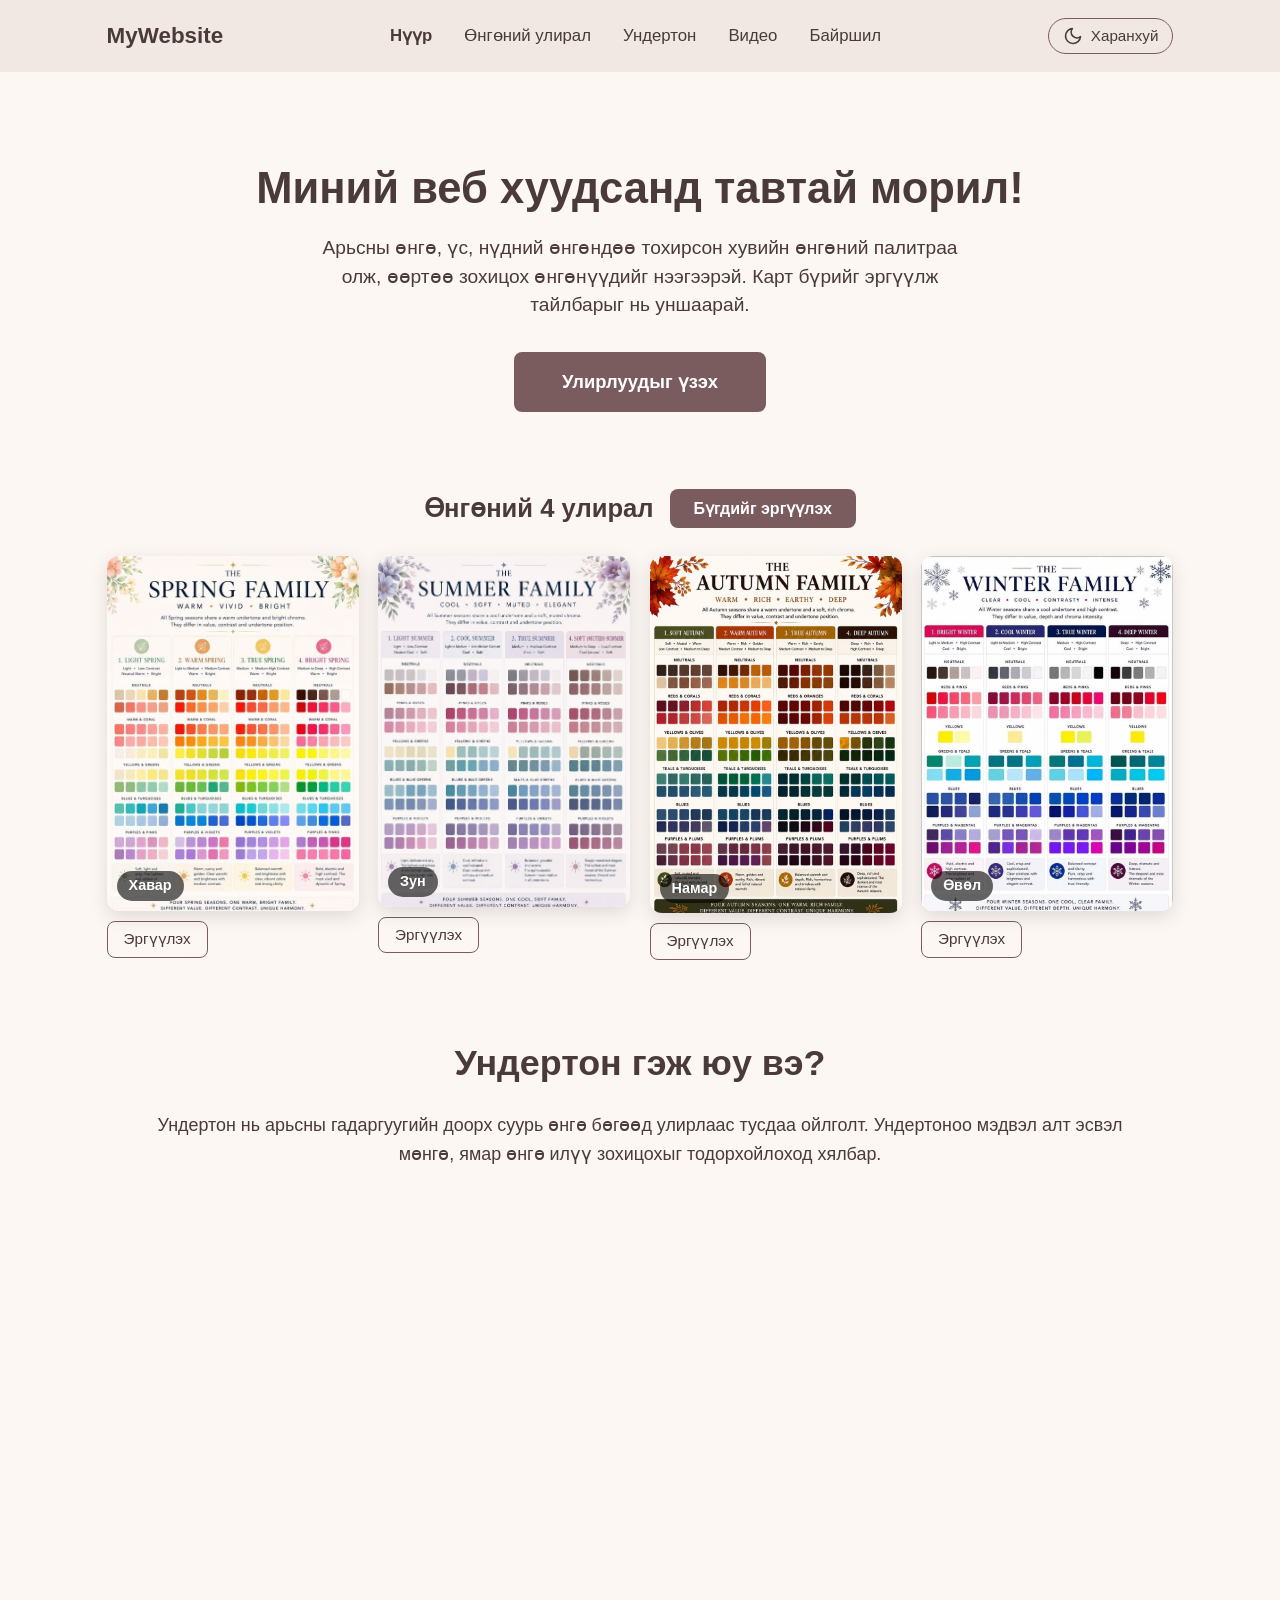
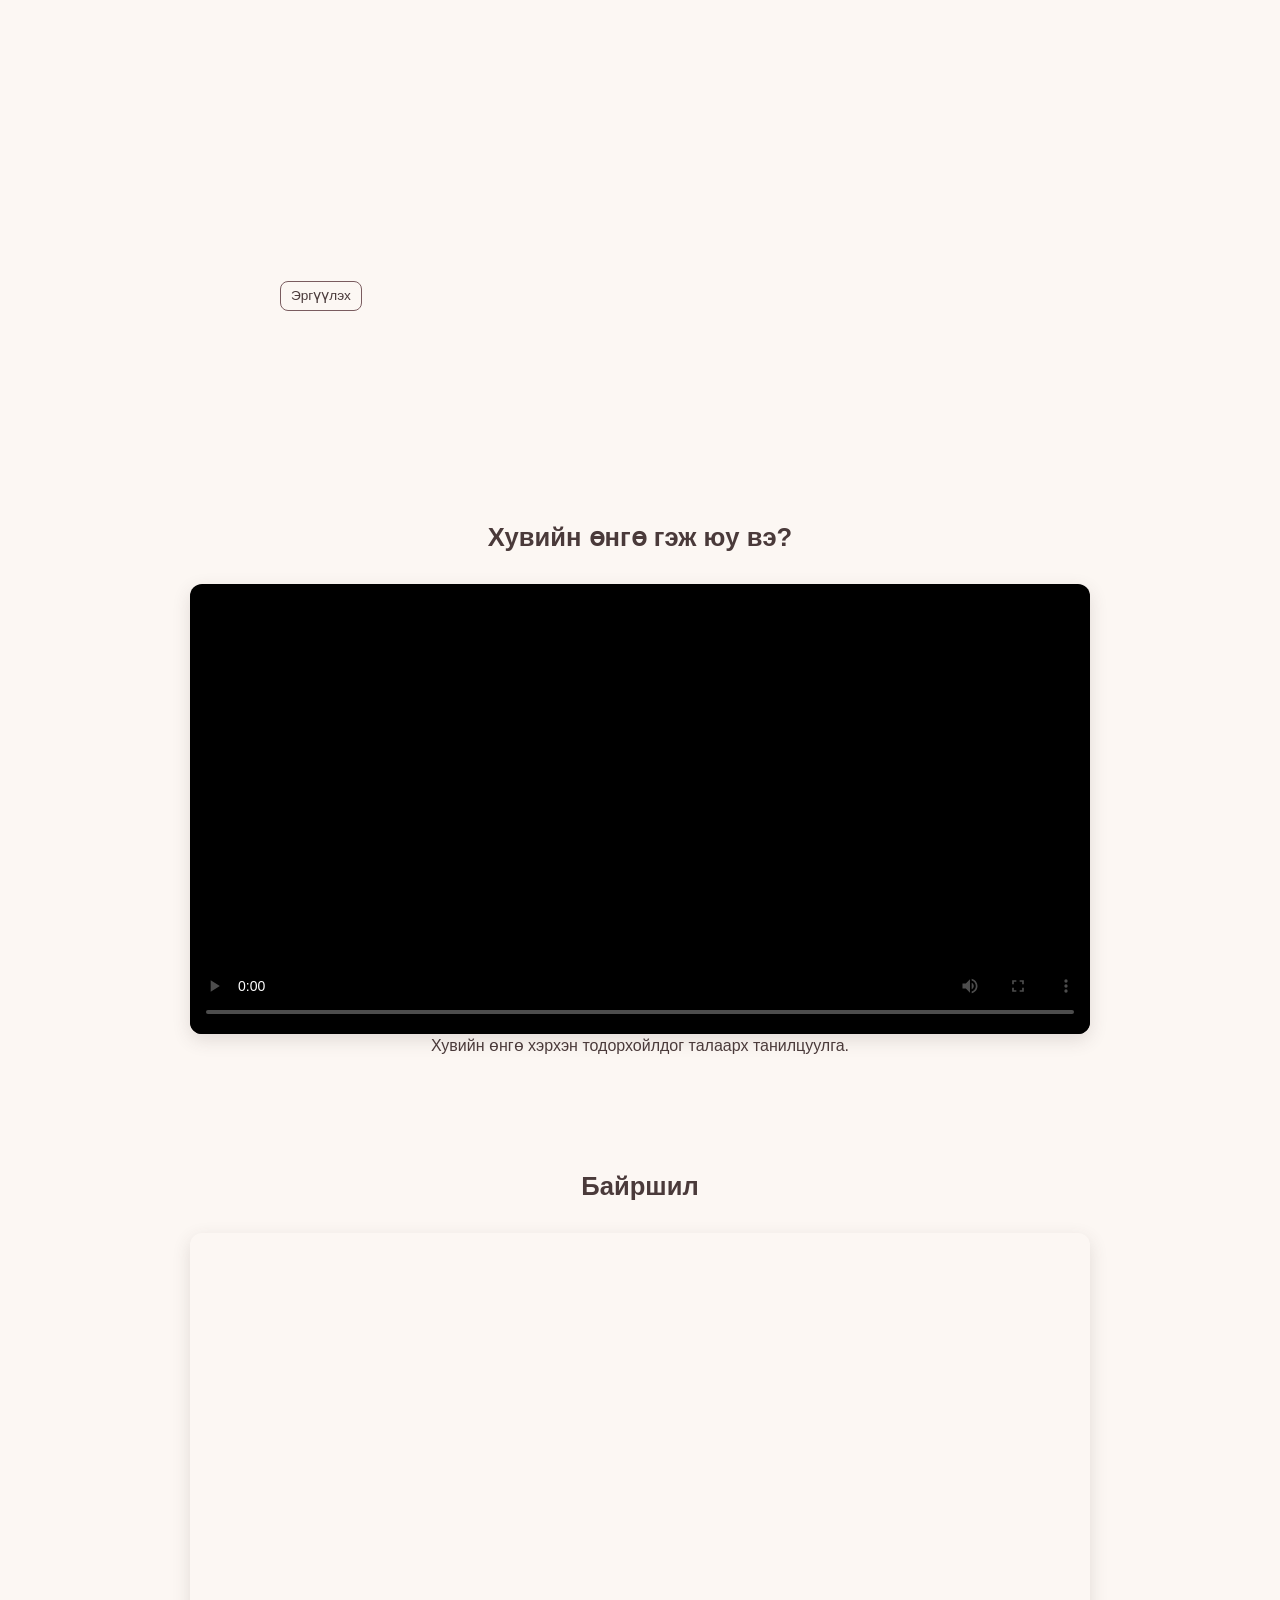
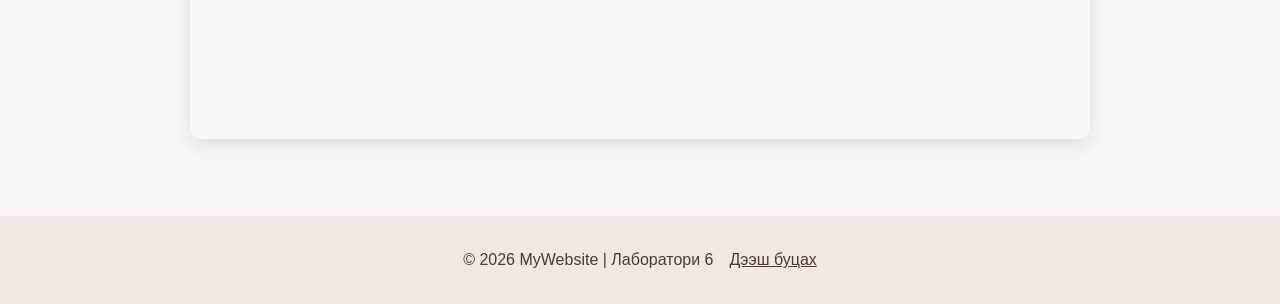
==== lab 6/index.html @ 12df5799 "6" ====
<!DOCTYPE html>
<html lang="mn">
<head>
<meta charset="UTF-8">
<meta name="viewport" content="width=device-width, initial-scale=1, viewport-fit=cover">
<meta name="color-scheme" content="light dark">
<title>Хувийн өнгөний палитр — Лаборатори 6</title>
<link rel="stylesheet" href="style.css?v=2">
</head>
<body>

<header>
  <div class="container header-inner">
    <a class="logo" href="#top">MyWebsite</a>

    <div class="header-tools">
      <button class="theme-btn" id="themeBtn" type="button" aria-pressed="false" aria-label="Харанхуй горимыг асаах">
        <svg class="icon-moon" width="20" height="20" viewBox="0 0 24 24" fill="none" stroke="currentColor" stroke-width="2" stroke-linecap="round" stroke-linejoin="round" aria-hidden="true" focusable="false">
          <path d="M21 12.8A9 9 0 1 1 11.2 3a7 7 0 0 0 9.8 9.8z"/>
        </svg>
        <svg class="icon-sun" width="20" height="20" viewBox="0 0 24 24" fill="none" stroke="currentColor" stroke-width="2" stroke-linecap="round" aria-hidden="true" focusable="false">
          <circle cx="12" cy="12" r="4"/>
          <path d="M12 2v2M12 20v2M4.9 4.9l1.4 1.4M17.7 17.7l1.4 1.4M2 12h2M20 12h2M4.9 19.1l1.4-1.4M17.7 6.3l1.4-1.4"/>
        </svg>
        <span class="theme-label">Харанхуй</span>
      </button>

      <button class="menu-btn" id="menuBtn" type="button" aria-label="Цэс нээх" aria-expanded="false" aria-controls="mainNav">
        <svg width="22" height="22" viewBox="0 0 24 24" fill="none" stroke="currentColor" stroke-width="2" stroke-linecap="round" aria-hidden="true">
          <line x1="3" y1="6" x2="21" y2="6"/><line x1="3" y1="12" x2="21" y2="12"/><line x1="3" y1="18" x2="21" y2="18"/>
        </svg>
      </button>
    </div>

    <nav id="mainNav" aria-label="Үндсэн цэс">
      <ul>
        <li><a class="active" href="#top">Нүүр</a></li>
        <li><a href="#gallery">Өнгөний улирал</a></li>
        <li><a href="#undertone">Ундертон</a></li>
        <li><a href="#media">Видео</a></li>
        <li><a href="#map">Байршил</a></li>
      </ul>
    </nav>
  </div>
</header>

<main id="top">
  <section class="hero">
    <div class="container">
      <h1>Миний веб хуудсанд тавтай морил!</h1>
      <p>Арьсны өнгө, үс, нүдний өнгөндөө тохирсон хувийн өнгөний палитраа олж, өөртөө зохицох өнгөнүүдийг нээгээрэй. Карт бүрийг эргүүлж тайлбарыг нь уншаарай.</p>
      <a class="btn" href="#gallery">Улирлуудыг үзэх</a>
    </div>
  </section>

  <section class="gallery" id="gallery" aria-labelledby="galleryTitle">
    <div class="container">
      <div class="section-head">
        <h2 id="galleryTitle">Өнгөний 4 улирал</h2>
        <button class="btn btn-small" id="flipAll" type="button" aria-pressed="false">Бүгдийг эргүүлэх</button>
      </div>

      <ul class="photo-grid">
        <li class="flip" style="--i:0">
          <div class="flip-inner">
            <figure class="face front">
              <img src="season/spring.jpg" alt="Хавар өнгөний палитр: персик, шаргал, ногоон, шүр улаан" width="800" height="600" loading="lazy">
              <figcaption>Хавар</figcaption>
            </figure>
            <div class="face back" aria-hidden="true">
              <h3>Хавар</h3>
              <p class="tag">Дулаан · Тод · Цайвар</p>
              <p>Шаргал арьс, цайвар алтлаг үс, ногоон эсвэл бор нүд.</p>
              <p><strong>Зохицох өнгө:</strong> Тод шаргал, персик, шүр улаан, алим ногоон.</p>
              <div class="swatches" aria-hidden="true"><span style="background:#f4c9a8"></span><span style="background:#f2d98d"></span><span style="background:#a8c97f"></span><span style="background:#f08a6c"></span></div>
            </div>
          </div>
          <button class="flip-btn" type="button" aria-pressed="false">Эргүүлэх<span class="sr-only">: Хавар</span></button>
        </li>
        <li class="flip" style="--i:1">
          <div class="flip-inner">
            <figure class="face front">
              <img src="season/summer.jpg" alt="Зун өнгөний палитр: лаванда, тэнгэр хөх, нунтаг ягаан" width="800" height="600" loading="lazy">
              <figcaption>Зун</figcaption>
            </figure>
            <div class="face back" aria-hidden="true">
              <h3>Зун</h3>
              <p class="tag">Хүйтэн · Зөөлөн · Цайвар</p>
              <p>Ягаан суурьтай арьс, үнсэн шаргал эсвэл бор үс, саарал хөх нүд.</p>
              <p><strong>Зохицох өнгө:</strong> Нунтаг ягаан, лаванда, тэнгэр хөх, сааралдуу цэнхэр.</p>
              <div class="swatches" aria-hidden="true"><span style="background:#c3c6d9"></span><span style="background:#d9c3d6"></span><span style="background:#a9c1d9"></span><span style="background:#8f9bb8"></span></div>
            </div>
          </div>
          <button class="flip-btn" type="button" aria-pressed="false">Эргүүлэх<span class="sr-only">: Зун</span></button>
        </li>
        <li class="flip" style="--i:2">
          <div class="flip-inner">
            <figure class="face front">
              <img src="season/autumn.jpg" alt="Намар өнгөний палитр: хүрэн, шарга, чидун ногоон" width="800" height="600" loading="lazy">
              <figcaption>Намар</figcaption>
            </figure>
            <div class="face back" aria-hidden="true">
              <h3>Намар</h3>
              <p class="tag">Дулаан · Зөөлөн · Гүн</p>
              <p>Алтлаг эсвэл хүрэн арьс, зэс улаан эсвэл хүрэн үс, бор нүд.</p>
              <p><strong>Зохицох өнгө:</strong> Хүрэн, шарга, чидун ногоон, зэвэрсэн улбар шар.</p>
              <div class="swatches" aria-hidden="true"><span style="background:#b87a52"></span><span style="background:#c9a227"></span><span style="background:#6b7a3a"></span><span style="background:#a0442c"></span></div>
            </div>
          </div>
          <button class="flip-btn" type="button" aria-pressed="false">Эргүүлэх<span class="sr-only">: Намар</span></button>
        </li>
        <li class="flip" style="--i:3">
          <div class="flip-inner">
            <figure class="face front">
              <img src="season/winter.jpg" alt="Өвөл өнгөний палитр: хар хөх, улаан, маргад ногоон" width="800" height="600" loading="lazy">
              <figcaption>Өвөл</figcaption>
            </figure>
            <div class="face back" aria-hidden="true">
              <h3>Өвөл</h3>
              <p class="tag">Хүйтэн · Тод · Гүн</p>
              <p>Хөх суурьтай арьс, хар эсвэл гүн хүрэн үс, тод тодосгол бүхий нүд.</p>
              <p><strong>Зохицох өнгө:</strong> Цэвэр хар, цагаан, хөх, бөөрөнхий улаан, маргад ногоон.</p>
              <div class="swatches" aria-hidden="true"><span style="background:#1f2a44"></span><span style="background:#b3123c"></span><span style="background:#0e7c66"></span><span style="background:#66768f"></span></div>
            </div>
          </div>
          <button class="flip-btn" type="button" aria-pressed="false">Эргүүлэх<span class="sr-only">: Өвөл</span></button>
        </li>
      </ul>
    </div>
  </section>

  <section class="undertone" id="undertone" aria-labelledby="undertoneTitle">
    <div class="container">
      <h2 id="undertoneTitle">Ундертон гэж юу вэ?</h2>
      <p class="undertone-intro">Ундертон нь арьсны гадаргуугийн доорх суурь өнгө бөгөөд улирлаас тусдаа ойлголт. Ундертоноо мэдвэл алт эсвэл мөнгө, ямар өнгө илүү зохицохыг тодорхойлоход хялбар.</p>
      <ul class="photo-grid photo-grid-sm">
        <li class="flip" style="--i:0">
          <div class="flip-inner">
            <figure class="face front">
              <img src="undertone/warm.jpg" alt="Дулаан ундертоны өнгөнүүд: персик, шаргал, зэс" width="800" height="600" loading="lazy">
              <figcaption>Дулаан</figcaption>
            </figure>
            <div class="face back" aria-hidden="true">
              <h3>Дулаан ундертон</h3>
              <p class="tag">Арьсны суурь өнгө</p>
              <p>Арьсны суурь шаргал, алтлаг. Судас нь ногоондуу, алт эдлэл илүү зохицно.</p>
              <p><strong>Зохицох өнгө:</strong> Шаргал, персик, зэс, алтлаг өнгө.</p>
              <div class="color-bar" aria-hidden="true"><span style="background:#e6b5a0"></span><span style="background:#f2d98d"></span><span style="background:#b87a52"></span><span style="background:#c9a227"></span></div>
            </div>
          </div>
          <button class="flip-btn" type="button" aria-pressed="false">Эргүүлэх<span class="sr-only">: Дулаан ундертон</span></button>
        </li>
        <li class="flip" style="--i:1">
          <div class="flip-inner">
            <figure class="face front">
              <img src="undertone/cool.jpg" alt="Хүйтэн ундертоны өнгөнүүд: хөх, ягаан, мөнгөлөг" width="800" height="600" loading="lazy">
              <figcaption>Хүйтэн</figcaption>
            </figure>
            <div class="face back" aria-hidden="true">
              <h3>Хүйтэн ундертон</h3>
              <p class="tag">Арьсны суурь өнгө</p>
              <p>Арьсны суурь ягаавтар, цэнхэрдүү. Судас нь хөхөвтөр, мөнгөн эдлэл илүү зохицно.</p>
              <p><strong>Зохицох өнгө:</strong> Хөх, ягаан, мөнгөлөг саарал, ягаан улаан.</p>
              <div class="color-bar" aria-hidden="true"><span style="background:#c3c6d9"></span><span style="background:#66768f"></span><span style="background:#a9c1d9"></span><span style="background:#b3123c"></span></div>
            </div>
          </div>
          <button class="flip-btn" type="button" aria-pressed="false">Эргүүлэх<span class="sr-only">: Хүйтэн ундертон</span></button>
        </li>
        <li class="flip" style="--i:2">
          <div class="flip-inner">
            <figure class="face front">
              <img src="undertone/neutral.jpg" alt="Төвийг сахисан ундертоны өнгөнүүд: бэж, алтлаг шар, хөх ногоон" width="800" height="600" loading="lazy">
              <figcaption>Төвийг сахисан</figcaption>
            </figure>
            <div class="face back" aria-hidden="true">
              <h3>Төвийг сахисан ундертон</h3>
              <p class="tag">Арьсны суурь өнгө</p>
              <p>Хүйтэн ч, дулаан ч биш, хоёрын завсар. Алт, мөнгө хоёулаа зохицно.</p>
              <p><strong>Зохицох өнгө:</strong> Бэж, зөөлөн ягаан, алтлаг шар, хөх ногоон.</p>
              <div class="color-bar" aria-hidden="true"><span style="background:#d8b9a3"></span><span style="background:#e3a6a1"></span><span style="background:#c9a227"></span><span style="background:#4f8f8b"></span></div>
            </div>
          </div>
          <button class="flip-btn" type="button" aria-pressed="false">Эргүүлэх<span class="sr-only">: Төвийг сахисан ундертон</span></button>
        </li>
        <li class="flip" style="--i:3">
          <div class="flip-inner">
            <figure class="face front">
              <img src="undertone/olive.jpg" alt="Olive ундертоны өнгөнүүд: бараан ногоон, улаан хүрэн, бор" width="800" height="600" loading="lazy">
              <figcaption>Olive</figcaption>
            </figure>
            <div class="face back" aria-hidden="true">
              <h3>Olive ундертон</h3>
              <p class="tag">Арьсны суурь өнгө</p>
              <p>Арьс ногоондуу шаргал, чидун мэт өнгөтэй. Хүйтэн ч, дулаан ч гэж ялгахад хэцүү.</p>
              <p><strong>Зохицох өнгө:</strong> Бараан ногоон, улаан хүрэн, бор, бараан шар.</p>
              <div class="color-bar" aria-hidden="true"><span style="background:#4a5a2a"></span><span style="background:#7a3b2e"></span><span style="background:#8b5e3c"></span><span style="background:#b8962e"></span></div>
            </div>
          </div>
          <button class="flip-btn" type="button" aria-pressed="false">Эргүүлэх<span class="sr-only">: Olive ундертон</span></button>
        </li>
      </ul>
    </div>
  </section>

  <section class="media" id="media" aria-labelledby="mediaTitle">
    <div class="container">
      <h2 id="mediaTitle">Хувийн өнгө гэж юу вэ?</h2>
      <figure class="video-wrap">
        <video controls preload="metadata" poster="img/photo1.jpg" playsinline>
          <source src="video.mp4" type="video/webm">
          <source src="video.mp4" type="video/mp4">
          <track kind="subtitles" src="video.mp4" srclang="mn" label="Монгол" default>
          <p>Таны хөтөч видео тоглуулах боломжгүй байна. <a href="video/clip.mp4">Видеог татаж авах</a>.</p>
        </video>
        <figcaption>Хувийн өнгө хэрхэн тодорхойлдог талаарх танилцуулга.</figcaption>
      </figure>

    </div>
  </section>

  <section class="map" id="map" aria-labelledby="mapTitle">
    <div class="container">
      <h2 id="mapTitle">Байршил</h2>
      <div class="map-wrap">
        <iframe
          title="Улаанбаатар хотын байршлын газрын зураг"
          src="https://www.openstreetmap.org/export/embed.html?bbox=106.80%2C47.87%2C107.05%2C47.97&amp;layer=mapnik"
          loading="lazy"
          referrerpolicy="no-referrer"
          sandbox="allow-scripts allow-same-origin"></iframe>
      </div>
    </div>
  </section>
</main>

<footer>
  <div class="footer-inner">
    <span>© 2026 MyWebsite | Лаборатори 6</span>
    <a href="#top">Дээш буцах</a>
  </div>
</footer>

<script src="script.js"></script>
</body>
</html>
---- lab 6/style.css ----
:root {
  --bg: #fcf7f3;
  --bar: #f2e8e3;
  --text: #4a3a3a;
  --btn: #7a5c5f;
  --btn-text: #ffffff;
  --c-spring: #e6b5a0;
  --c-summer: #c3c6d9;
  --c-autumn: #b87a52;
  --c-winter: #66768f;
  --line: rgba(122, 92, 95, 0.2);
  --face-back: #f2e8e3;
  --shadow: 0 6px 18px rgba(74, 58, 58, 0.15);
  --radius: 12px;
  --dur: 0.6s;
  --ease: cubic-bezier(.4, .2, .2, 1);
  color-scheme: light;
}

@media (prefers-color-scheme: dark) {
  :root:not([data-theme="light"]) {
    --bg: #1d1819;
    --bar: #2a2224;
    --text: #f1e6e1;
    --btn: #e6b5a0;
    --btn-text: #2a1d1d;
    --line: rgba(241, 230, 225, 0.2);
    --face-back: #3a2f31;
    --shadow: 0 6px 18px rgba(0, 0, 0, 0.5);
    color-scheme: dark;
  }
}
:root[data-theme="dark"] {
  --bg: #1d1819;
  --bar: #2a2224;
  --text: #f1e6e1;
  --btn: #e6b5a0;
  --btn-text: #2a1d1d;
  --line: rgba(241, 230, 225, 0.2);
  --face-back: #3a2f31;
  --shadow: 0 6px 18px rgba(0, 0, 0, 0.5);
  color-scheme: dark;
}

*, *::before, *::after { box-sizing: border-box; }

html { -webkit-text-size-adjust: 100%; scroll-behavior: smooth; scroll-padding-top: 88px; }
html, body { margin: 0; max-width: 100%; overflow-x: hidden; }

body {
  background: var(--bg);
  color: var(--text);
  font-family: "Segoe UI", Roboto, Arial, sans-serif;
  font-size: 16px;
  line-height: 1.5;
  min-height: 100vh;
  display: flex;
  flex-direction: column;
  transition: background-color 0.3s, color 0.3s;
}
body > * { flex-shrink: 0; }

.sr-only {
  position: absolute; width: 1px; height: 1px; margin: -1px; padding: 0;
  overflow: hidden; clip: rect(0 0 0 0); white-space: nowrap; border: 0;
}

.container { width: 100%; margin: 0 auto; padding: 0 max(48px, 8.33vw); }

header { background: var(--bar); position: relative; z-index: 20; transition: background-color 0.3s; }
.header-inner { display: flex; align-items: center; justify-content: space-between; height: 72px; }
.logo {
  font-weight: 700; font-size: clamp(1.4rem, 1.7vw, 2rem);
  color: var(--text); text-decoration: none; white-space: nowrap;
}
.header-tools { display: flex; align-items: center; gap: 12px; order: 3; }

nav ul { display: flex; gap: clamp(28px, 2.5vw, 48px); list-style: none; margin: 0; padding: 0; }
nav a {
  display: inline-block; padding: 8px 0; color: var(--text); text-decoration: none;
  font-size: clamp(1.05rem, 1.2vw, 1.4rem); white-space: nowrap;
}
nav a.active { font-weight: 700; }
nav a:hover { text-decoration: underline; }

.menu-btn {
  display: none; background: none; border: 1.5px solid var(--btn);
  border-radius: 6px; padding: 8px 10px; cursor: pointer; color: var(--text);
}
.menu-btn svg { display: block; }

.theme-btn {
  display: inline-flex; align-items: center; gap: 8px;
  background: none; color: var(--text); font: inherit; font-size: 0.95rem;
  border: 1.5px solid var(--btn); border-radius: 999px;
  padding: 6px 14px; cursor: pointer;
  transition: background-color 0.2s, transform 0.2s;
}
.theme-btn:hover { background: var(--line); }
.theme-btn:active { transform: scale(0.96); }
.theme-btn .icon-sun { display: none; }
:root[data-theme="dark"] .theme-btn .icon-moon { display: none; }
:root[data-theme="dark"] .theme-btn .icon-sun { display: block; }

.menu-btn:focus-visible, nav a:focus-visible, .btn:focus-visible,
.theme-btn:focus-visible, .flip-btn:focus-visible,
video:focus-visible, a:focus-visible {
  outline: 3px solid var(--btn);
  outline-offset: 3px;
}

.hero { text-align: center; padding: clamp(80px, 7vw, 130px) 0 clamp(70px, 6vw, 110px); }
.hero h1 { margin: 0 0 20px; font-size: clamp(2.6rem, 3.4vw, 4.2rem); line-height: 1.2; }
.hero p { margin: 0 auto 32px; max-width: 62%; font-size: clamp(1.2rem, 1.4vw, 1.7rem); }

.btn {
  display: inline-block; background: var(--btn); color: var(--btn-text);
  padding: 16px 48px; border-radius: 8px; font-weight: 700; font-size: 1.15rem;
  text-decoration: none; border: 0; cursor: pointer; font-family: inherit;
  transition: transform 0.2s var(--ease), box-shadow 0.2s var(--ease), filter 0.2s;
}
.btn:hover { transform: translateY(-2px); box-shadow: var(--shadow); filter: brightness(1.08); }
.btn:active { transform: translateY(0) scale(0.98); }
.btn-small { padding: 10px 24px; font-size: 1rem; }

h2 { font-size: clamp(1.6rem, 1.8vw, 2.1rem); margin: 0 0 28px; }
.section-head { display: flex; align-items: center; justify-content: space-between; gap: 16px; flex-wrap: wrap; margin-bottom: 28px; }
.section-head h2 { margin: 0; }

.photo-grid {
  --cols: 4;
  --gap: clamp(16px, 1.5vw, 24px);
  list-style: none; margin: 0; padding: 0 0 clamp(60px, 6vw, 100px);
  display: grid; grid-template-columns: repeat(var(--cols), 1fr); align-items: start;
  gap: var(--gap);
}

@keyframes rise {
  from { opacity: 0; transform: translateY(24px); }
  to   { opacity: 1; transform: translateY(0); }
}
.flip {
  min-width: 0;
  animation: rise 0.6s var(--ease) both;
  animation-delay: calc(var(--i) * 120ms);
  display: flex; flex-direction: column; gap: 10px;
}

.flip-inner {
  position: relative;
  perspective: 1000px;          
}

.face {
  position: absolute; inset: 0; margin: 0;
  border-radius: var(--radius); overflow: hidden;
  box-shadow: var(--shadow);
  backface-visibility: hidden;  
  -webkit-backface-visibility: hidden;
  transition: transform var(--dur) var(--ease);
}
.front { transform: rotateY(0deg); }
.back  {
  position: absolute; inset: 0;
  transform: rotateY(180deg);
  background: var(--face-back);
  padding: 20px 24px;
  display: flex; flex-direction: column; justify-content: center;
}
.back { padding: 14px 18px; overflow-y: auto; gap: 6px; font-size: 0.92rem; line-height: 1.4; }
.back h3 { margin: 0; font-size: 1.15rem; }
.back p  { margin: 0; }
.back .tag { font-size: 0.8rem; font-weight: 700; opacity: 0.8; }
.swatches { display: flex; gap: 8px; margin-top: 4px; }
.swatches span { width: 28px; height: 28px; border-radius: 50%; border: 1.5px solid var(--line); flex: none; }

.front { position: relative; inset: auto; background: none; }
.front img {
  display: block; width: 100%; height: auto;
  transition: transform 0.5s var(--ease);
}
.front figcaption {
  position: absolute; left: 10px; bottom: 10px; margin: 0;
  padding: 4px 12px; border-radius: 999px; opacity: 1;
  font-weight: 700; font-size: 0.9rem; color: #fff;
  background: rgba(0, 0, 0, 0.6);
}

.flip.is-flipped .front { transform: rotateY(-180deg); }
.flip.is-flipped .back  { transform: rotateY(0deg); }

@media (hover: hover) and (pointer: fine) {
  .flip-inner:hover .front img { transform: scale(1.05); }
  .flip:not(.is-flipped) .flip-inner:hover .front { transform: rotateY(-12deg); }
}

.flip-btn {
  align-self: flex-start; font: inherit; font-size: 0.95rem;
  background: none; color: var(--text);
  border: 1.5px solid var(--btn); border-radius: 8px;
  padding: 6px 16px; cursor: pointer;
  transition: background-color 0.2s, color 0.2s, transform 0.2s;
}
.flip-btn:hover { background: var(--btn); color: var(--btn-text); }
.flip-btn:active { transform: scale(0.96); }
.flip-btn[aria-pressed="true"] { background: var(--btn); color: var(--btn-text); }


.traits { padding-bottom: clamp(60px, 6vw, 100px); }
.traits-intro { margin: -12px 0 28px; max-width: 62ch; }
.trait-list {
  display: grid; grid-template-columns: repeat(4, 1fr);
  gap: clamp(16px, 2vw, 28px); margin: 0;
}
.trait {
  border-radius: var(--radius); padding: 20px 22px;
  border-top: 8px solid var(--accent);
  background: var(--bar);
}
.trait dt { font-weight: 700; font-size: 1.2rem; margin-bottom: 8px; }
.trait dd { margin: 0; }
.trait-light  { --accent: var(--c-summer); }
.trait-bright { --accent: var(--c-spring); }
.trait-true   { --accent: var(--c-winter); }
.trait-warm   { --accent: var(--c-autumn); }

@media (max-width: 1200px) { .trait-list { grid-template-columns: repeat(2, 1fr); } }
@media (max-width: 800px)  { .trait-list { grid-template-columns: 1fr; } .traits-intro { margin-top: 0; } }

.trait-list-3 { grid-template-columns: repeat(3, 1fr); }
.trait-cool    { --accent: var(--c-winter); }
.trait-neutral { --accent: #b9a99a; }
@media (max-width: 1200px) { .trait-list-3 { grid-template-columns: repeat(3, 1fr); } }
@media (max-width: 800px)  { .trait-list-3 { grid-template-columns: 1fr; } }

.undertone { padding-bottom: clamp(60px, 6vw, 100px); }
.undertone-intro { margin: -12px 0 24px; max-width: 62ch; }

.color-bar { display: flex; height: 12px; border-radius: 999px; overflow: hidden; margin-top: 4px; flex: none; }
.color-bar span { flex: 1; }

.photo-grid-sm { max-width: 720px; --gap: 14px; margin-inline: auto; }
.undertone h2, .undertone-intro { text-align: center; }
.undertone-intro { margin-inline: auto; }
.photo-grid-sm .back { padding: 10px 12px; gap: 4px; font-size: 0.75rem; line-height: 1.3; }
.photo-grid-sm .back h3 { font-size: 0.95rem; }
.photo-grid-sm .back .tag { display: none; }
.photo-grid-sm .front figcaption { left: 6px; bottom: 6px; padding: 2px 8px; font-size: 0.75rem; }
.photo-grid-sm .flip-btn { font-size: 0.85rem; padding: 4px 10px; }
.photo-grid-sm .color-bar { height: 8px; }
.photo-grid.photo-grid-sm { --cols: 4; }
@media (max-width: 1200px) { .photo-grid.photo-grid-sm { --cols: 4; max-width: 640px; } }
@media (max-width: 800px)  { .photo-grid.photo-grid-sm { --cols: 2; max-width: 420px; } }

.media, .map { padding-bottom: clamp(60px, 6vw, 100px); }
.video-wrap { margin: 0 0 32px; }
.video-wrap video {
  width: 100%; max-width: 900px; display: block;
  border-radius: var(--radius); background: #000; box-shadow: var(--shadow);
}

.map-wrap { position: relative; width: 100%; max-width: 900px; aspect-ratio: 16 / 9; border-radius: var(--radius); overflow: hidden; box-shadow: var(--shadow); }
.map-wrap iframe { position: absolute; inset: 0; width: 100%; height: 100%; border: 0; }

footer {
  background: var(--bar); margin-top: auto; text-align: center; font-size: 1rem;
  padding: 32px max(48px, 8.33vw); overflow-wrap: anywhere; transition: background-color 0.3s;
}
.footer-inner { display: flex; justify-content: space-between; align-items: center; gap: 16px; }
footer a { color: var(--text); }

@media (max-width: 1200px) {
  .container { padding: 0 32px; }
  nav ul { gap: 28px; }
  .hero { padding: 72px 0 64px; }
  .hero h1 { font-size: 2.3rem; }
  .hero p { font-size: 1.15rem; max-width: 90%; }
  h2 { font-size: 1.35rem; }
  .photo-grid { --cols: 2; --gap: 18px; padding-bottom: 72px; }
}

@media (max-width: 900px) {
  .menu-btn { display: block; }
  nav {
    position: absolute; top: 100%; left: 0; right: 0;
    background: var(--bar); border-top: 1px solid var(--line);
    box-shadow: 0 8px 16px rgba(0, 0, 0, 0.08);
    max-height: 0; overflow: hidden; visibility: hidden;
    transition: max-height 0.25s ease, visibility 0s linear 0.25s;
  }
  nav.open { max-height: 420px; visibility: visible; transition: max-height 0.25s ease, visibility 0s; }
  nav ul { flex-direction: column; gap: 0; padding: 8px 32px 12px; }
  nav li + li { border-top: 1px solid var(--line); }
  nav a { display: block; padding: 14px 0; font-size: 1.1rem; }
}

@media (max-width: 800px) {
  .container { padding: 0 16px; }
  .logo { font-size: 1.2rem; }
  nav ul { padding: 8px 16px 12px; }
  .theme-label { display: none; }
  .theme-btn { padding: 8px 10px; }

  .hero { padding: 40px 0 36px; }
  .hero h1 { font-size: 1.6rem; margin-bottom: 14px; }
  .hero p { font-size: 1rem; margin-bottom: 24px; max-width: 100%; }
  .btn { padding: 11px 28px; font-size: 1rem; }
  h2 { font-size: 1.15rem; margin-bottom: 16px; }
  .photo-grid { --cols: 1; --gap: 20px; padding-bottom: 44px; }
  .footer-inner { flex-direction: column; text-align: center; gap: 8px; }
}

@media (prefers-reduced-motion: reduce) {
  html { scroll-behavior: auto; }
  *, *::before, *::after { transition-duration: 0.01ms !important; }
  .flip { animation: none; }

  .face { transition: opacity 0.01ms; }
  .front, .flip.is-flipped .front { transform: none; }
  .back, .flip.is-flipped .back { transform: none; }
  .back { opacity: 0; pointer-events: none; }
  .flip.is-flipped .back { opacity: 1; pointer-events: auto; }
  .flip.is-flipped .front { opacity: 0; }
  .flip:not(.is-flipped) .flip-inner:hover .front { transform: none; }
  .front img, .flip-inner:hover .front img { transform: none; }
  .btn:hover, .btn:active, .theme-btn:active, .flip-btn:active { transform: none; }
}

.back { overflow: auto; padding: 16px 20px; font-size: 0.92rem; line-height: 1.4; justify-content: flex-start; }
.back h3 { font-size: 1.15rem; margin-bottom: 2px; }
.back p { margin: 0 0 6px; }
.back .tag { font-weight: 700; opacity: 0.8; }
.swatches { display: flex; gap: 8px; margin-top: auto; padding-top: 6px; }
.swatches span { width: 28px; height: 28px; border-radius: 50%; border: 1px solid var(--line); }

h2 { text-align: center; }
.section-head { justify-content: center; text-align: center; }
.video-wrap, .map-wrap { margin-inline: auto; }
.video-wrap video { margin-inline: auto; }
figcaption { text-align: center; }
.front figcaption { text-align: left; }
.footer-inner { justify-content: center; flex-wrap: wrap; text-align: center; }


.undertone h2 { font-size: clamp(1.8rem, 2.8vw, 3rem); margin-bottom: 20px; }
.undertone-intro { font-size: clamp(1.1rem, 1.4vw, 1.5rem); line-height: 1.6; max-width: 100ch; margin-top: 0; margin-bottom: 36px; }
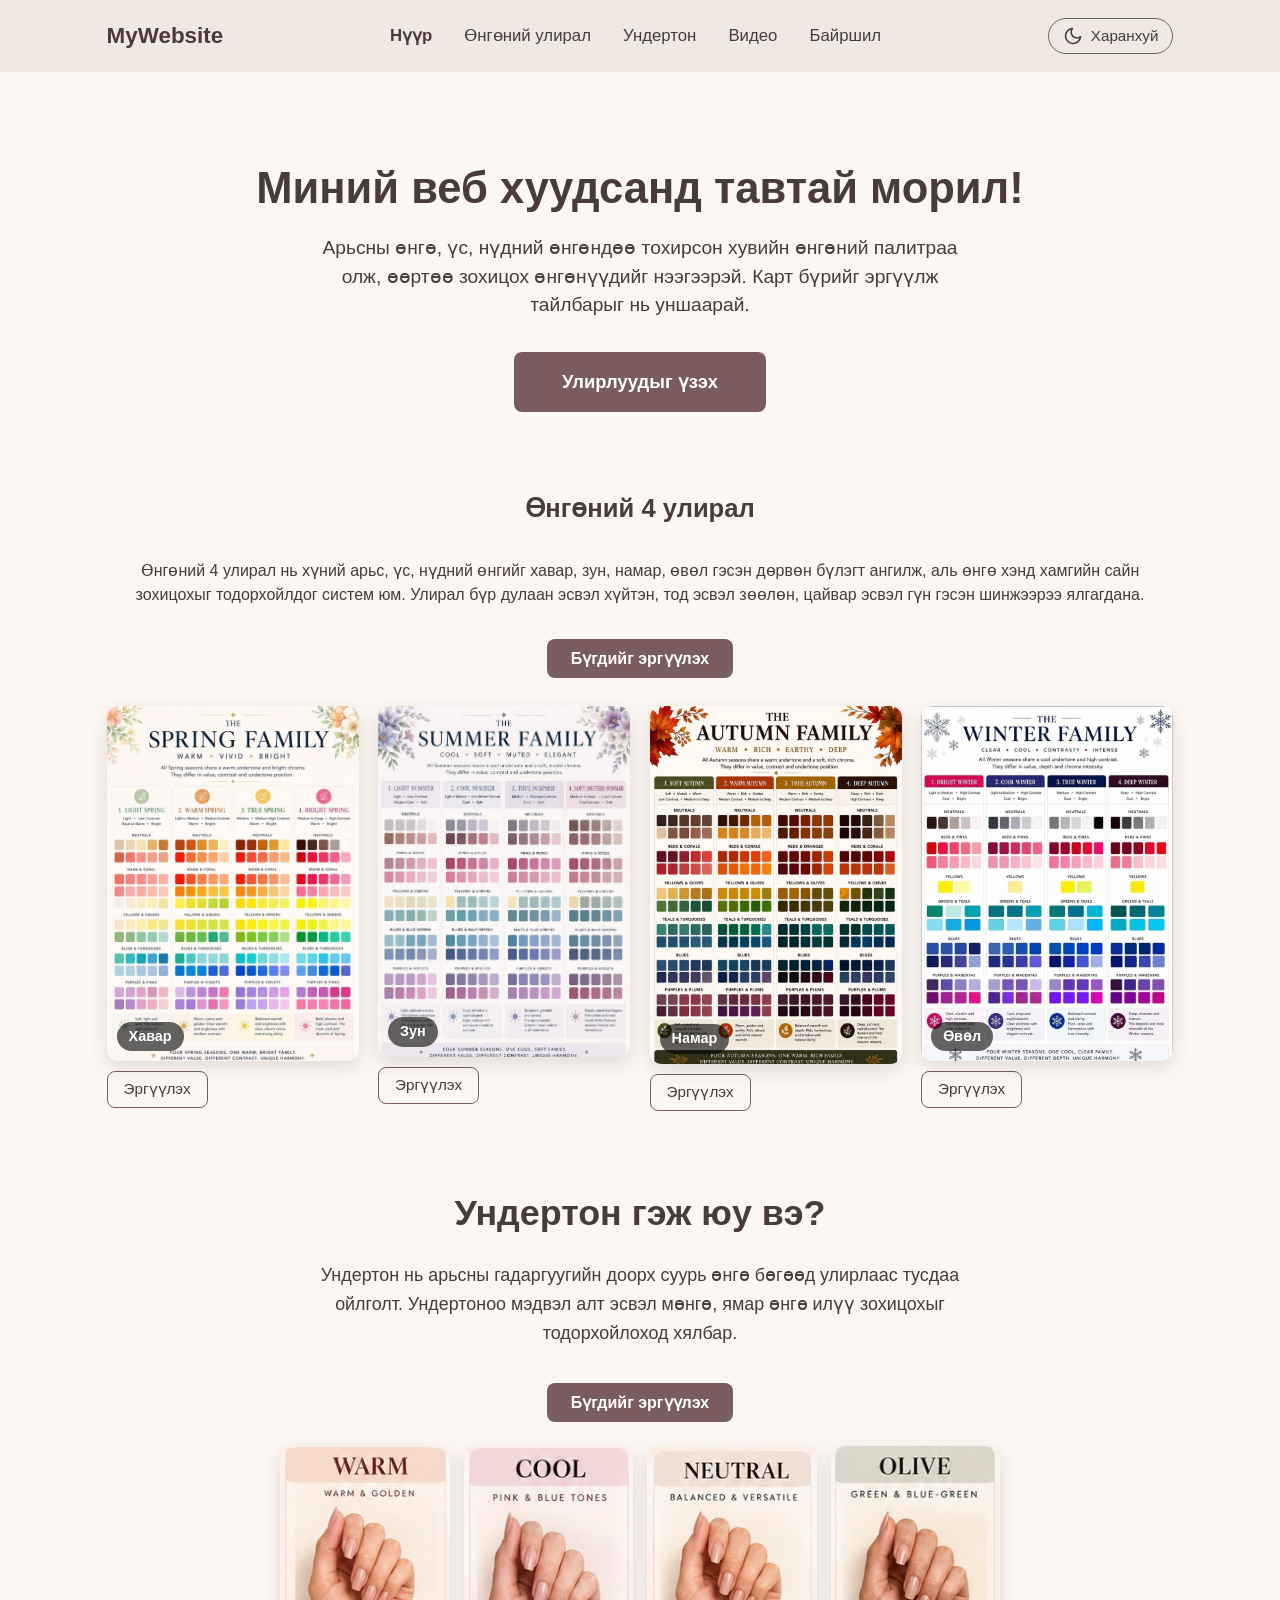
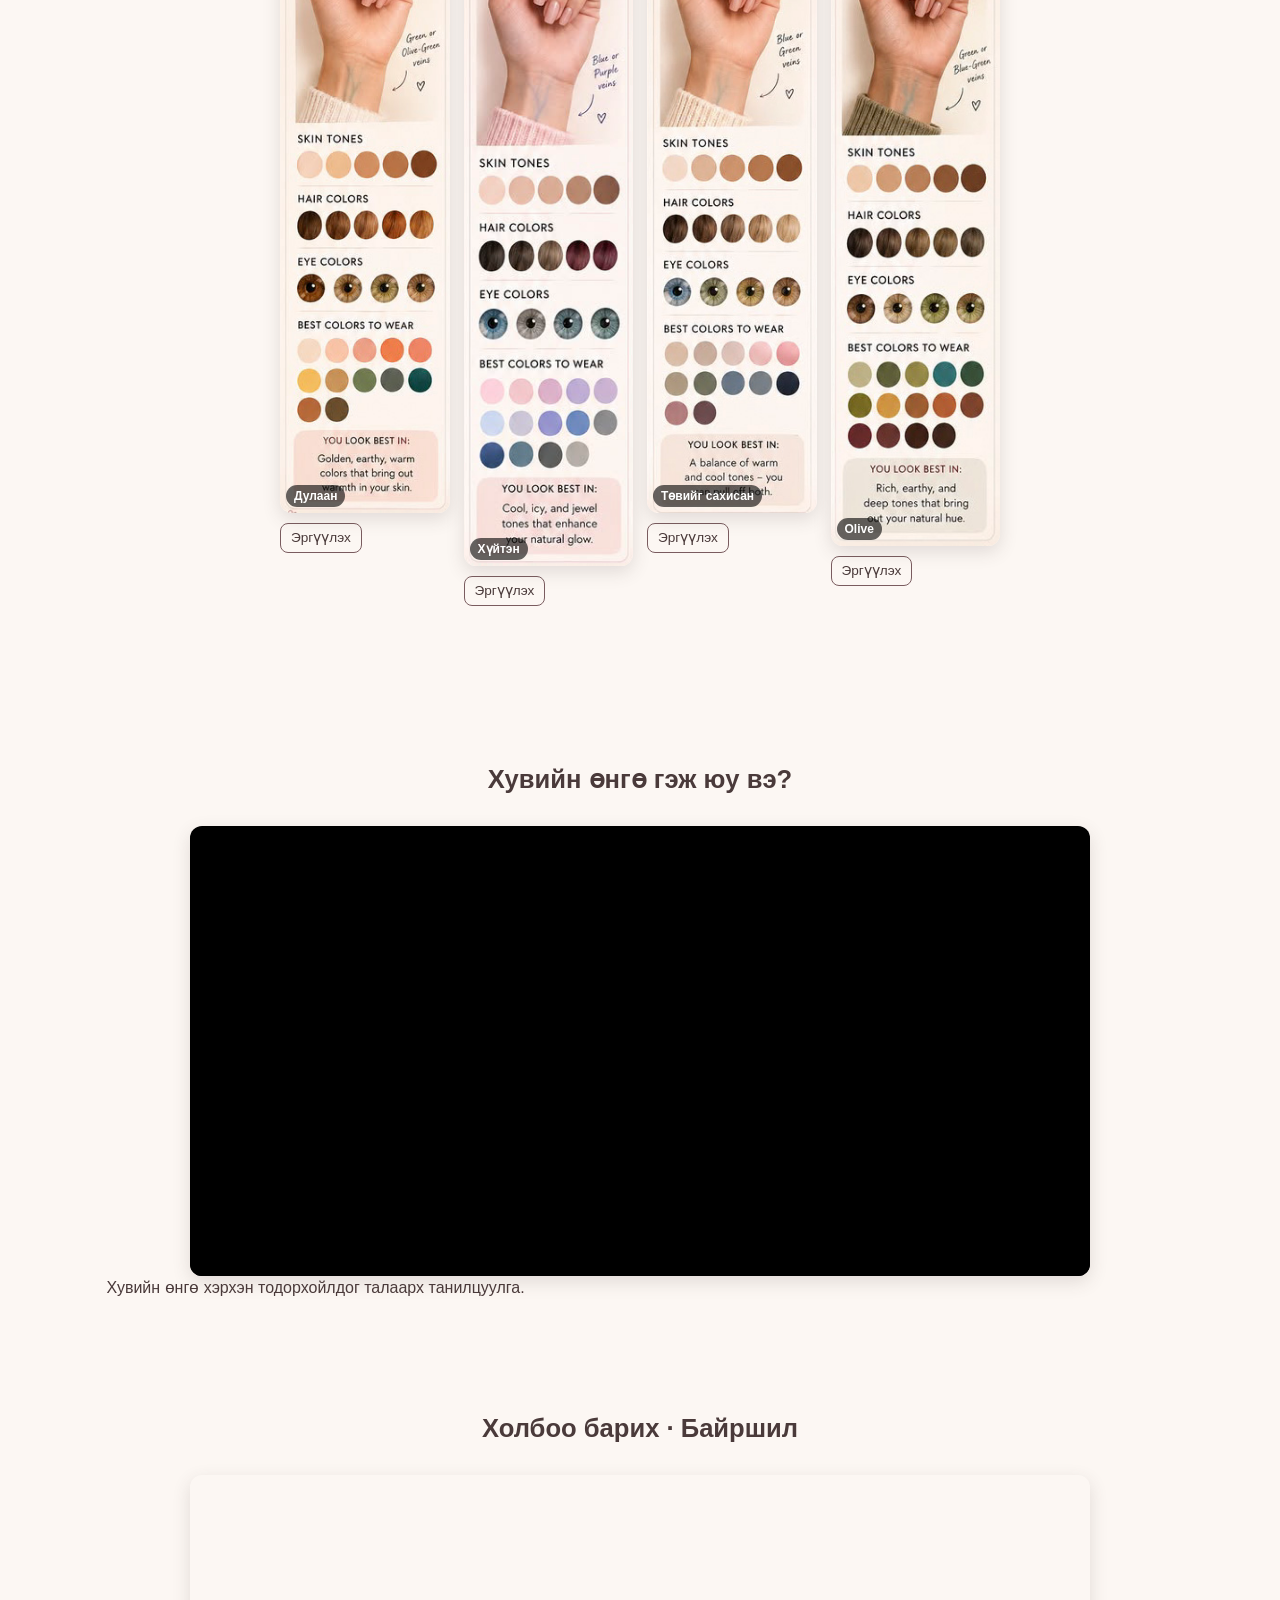
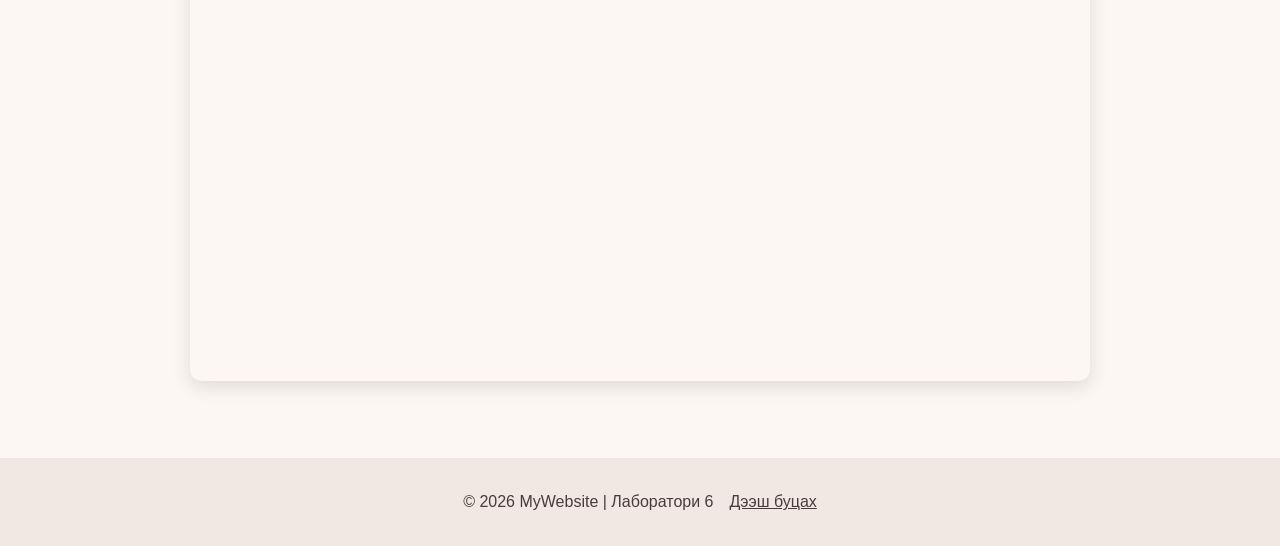
==== commit 37891fc7: "66" ====
--- a/lab 6/index.html
+++ b/lab 6/index.html
@@ -57,7 +57,8 @@
     <div class="container">
       <div class="section-head">
         <h2 id="galleryTitle">Өнгөний 4 улирал</h2>
-        <button class="btn btn-small" id="flipAll" type="button" aria-pressed="false">Бүгдийг эргүүлэх</button>
+        <p class="season-intro">Өнгөний 4 улирал нь хүний арьс, үс, нүдний өнгийг хавар, зун, намар, өвөл гэсэн дөрвөн бүлэгт ангилж, аль өнгө хэнд хамгийн сайн зохицохыг тодорхойлдог систем юм. Улирал бүр дулаан эсвэл хүйтэн, тод эсвэл зөөлөн, цайвар эсвэл гүн гэсэн шинжээрээ ялгагдана.</p>
+        <button class="btn btn-small" data-flip-all type="button" aria-pressed="false">Бүгдийг эргүүлэх</button>
       </div>
 
       <ul class="photo-grid">
@@ -133,6 +134,9 @@
     <div class="container">
       <h2 id="undertoneTitle">Ундертон гэж юу вэ?</h2>
       <p class="undertone-intro">Ундертон нь арьсны гадаргуугийн доорх суурь өнгө бөгөөд улирлаас тусдаа ойлголт. Ундертоноо мэдвэл алт эсвэл мөнгө, ямар өнгө илүү зохицохыг тодорхойлоход хялбар.</p>
+      <div class="flip-all-wrap">
+        <button class="btn btn-small" data-flip-all type="button" aria-pressed="false">Бүгдийг эргүүлэх</button>
+      </div>
       <ul class="photo-grid photo-grid-sm">
         <li class="flip" style="--i:0">
           <div class="flip-inner">
@@ -220,7 +224,7 @@
 
   <section class="map" id="map" aria-labelledby="mapTitle">
     <div class="container">
-      <h2 id="mapTitle">Байршил</h2>
+      <h2 id="mapTitle">Холбоо барих · Байршил</h2>
       <div class="map-wrap">
         <iframe
           title="Улаанбаатар хотын байршлын газрын зураг"
--- a/lab 6/style.css
+++ b/lab 6/style.css
@@ -45,7 +45,9 @@
 *, *::before, *::after { box-sizing: border-box; }
 
 html { -webkit-text-size-adjust: 100%; scroll-behavior: smooth; scroll-padding-top: 88px; }
-html, body { margin: 0; max-width: 100%; overflow-x: hidden; }
+html, body { margin: 0; max-width: 100%; }
+html { overflow-x: hidden; }
+body { overflow-x: clip; }
 
 body {
   background: var(--bg);
@@ -67,7 +69,11 @@
 
 .container { width: 100%; margin: 0 auto; padding: 0 max(48px, 8.33vw); }
 
-header { background: var(--bar); position: relative; z-index: 20; transition: background-color 0.3s; }
+header {
+  background: var(--bar);
+  position: sticky; top: 0; z-index: 20;  
+  transition: background-color 0.3s;
+}
 .header-inner { display: flex; align-items: center; justify-content: space-between; height: 72px; }
 .logo {
   font-weight: 700; font-size: clamp(1.4rem, 1.7vw, 2rem);
@@ -148,7 +154,7 @@
 
 .flip-inner {
   position: relative;
-  perspective: 1000px;          
+  perspective: 1000px;        
 }
 
 .face {
@@ -204,7 +210,6 @@
 .flip-btn:hover { background: var(--btn); color: var(--btn-text); }
 .flip-btn:active { transform: scale(0.96); }
 .flip-btn[aria-pressed="true"] { background: var(--btn); color: var(--btn-text); }
-
 
 .traits { padding-bottom: clamp(60px, 6vw, 100px); }
 .traits-intro { margin: -12px 0 28px; max-width: 62ch; }
@@ -253,11 +258,13 @@
 @media (max-width: 800px)  { .photo-grid.photo-grid-sm { --cols: 2; max-width: 420px; } }
 
 .media, .map { padding-bottom: clamp(60px, 6vw, 100px); }
-.video-wrap { margin: 0 0 32px; }
+.video-wrap, .palette { margin: 0 0 32px; }
 .video-wrap video {
   width: 100%; max-width: 900px; display: block;
   border-radius: var(--radius); background: #000; box-shadow: var(--shadow);
 }
+.figcaption { font-size: 0.95rem; margin-top: 8px; opacity: 0.85; }
+.palette svg { width: 100%; max-width: 480px; height: auto; display: block; }
 
 .map-wrap { position: relative; width: 100%; max-width: 900px; aspect-ratio: 16 / 9; border-radius: var(--radius); overflow: hidden; box-shadow: var(--shadow); }
 .map-wrap iframe { position: absolute; inset: 0; width: 100%; height: 100%; border: 0; }
@@ -335,12 +342,21 @@
 
 h2 { text-align: center; }
 .section-head { justify-content: center; text-align: center; }
-.video-wrap, .map-wrap { margin-inline: auto; }
+.video-wrap, .palette, .map-wrap { margin-inline: auto; }
 .video-wrap video { margin-inline: auto; }
-figcaption { text-align: center; }
+.palette svg { margin-inline: auto; }
+.figcaption { text-align: center; }
 .front figcaption { text-align: left; }
 .footer-inner { justify-content: center; flex-wrap: wrap; text-align: center; }
 
 
 .undertone h2 { font-size: clamp(1.8rem, 2.8vw, 3rem); margin-bottom: 20px; }
-.undertone-intro { font-size: clamp(1.1rem, 1.4vw, 1.5rem); line-height: 1.6; max-width: 100ch; margin-top: 0; margin-bottom: 36px; }+.undertone-intro { font-size: clamp(1.1rem, 1.4vw, 1.5rem); line-height: 1.6; max-width: 70ch; margin-top: 0; margin-bottom: 36px; }
+
+.flip-all-wrap { display: flex; justify-content: center; margin-bottom: 24px; }
+
+html { overflow-x: hidden; }
+body { overflow-x: clip; }   
+header {
+  position: sticky; top: 0; z-index: 100;
+}
